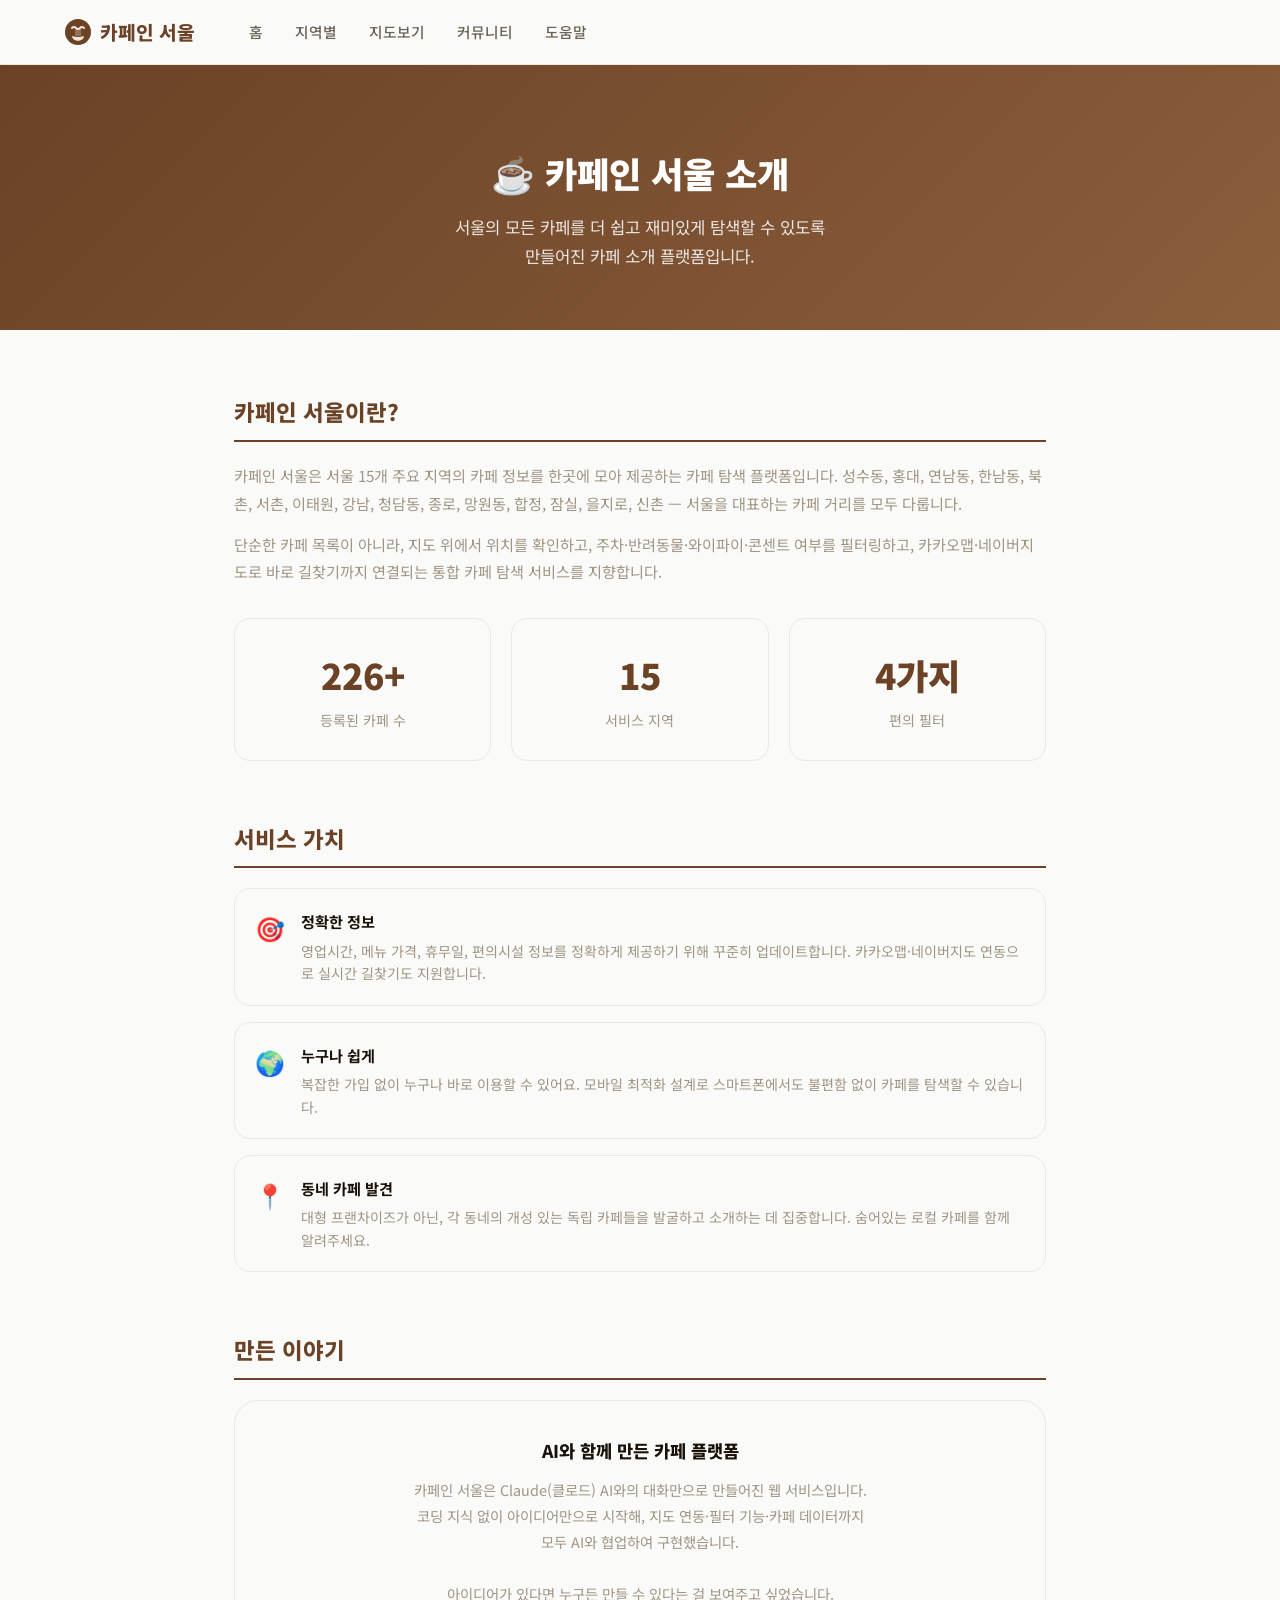
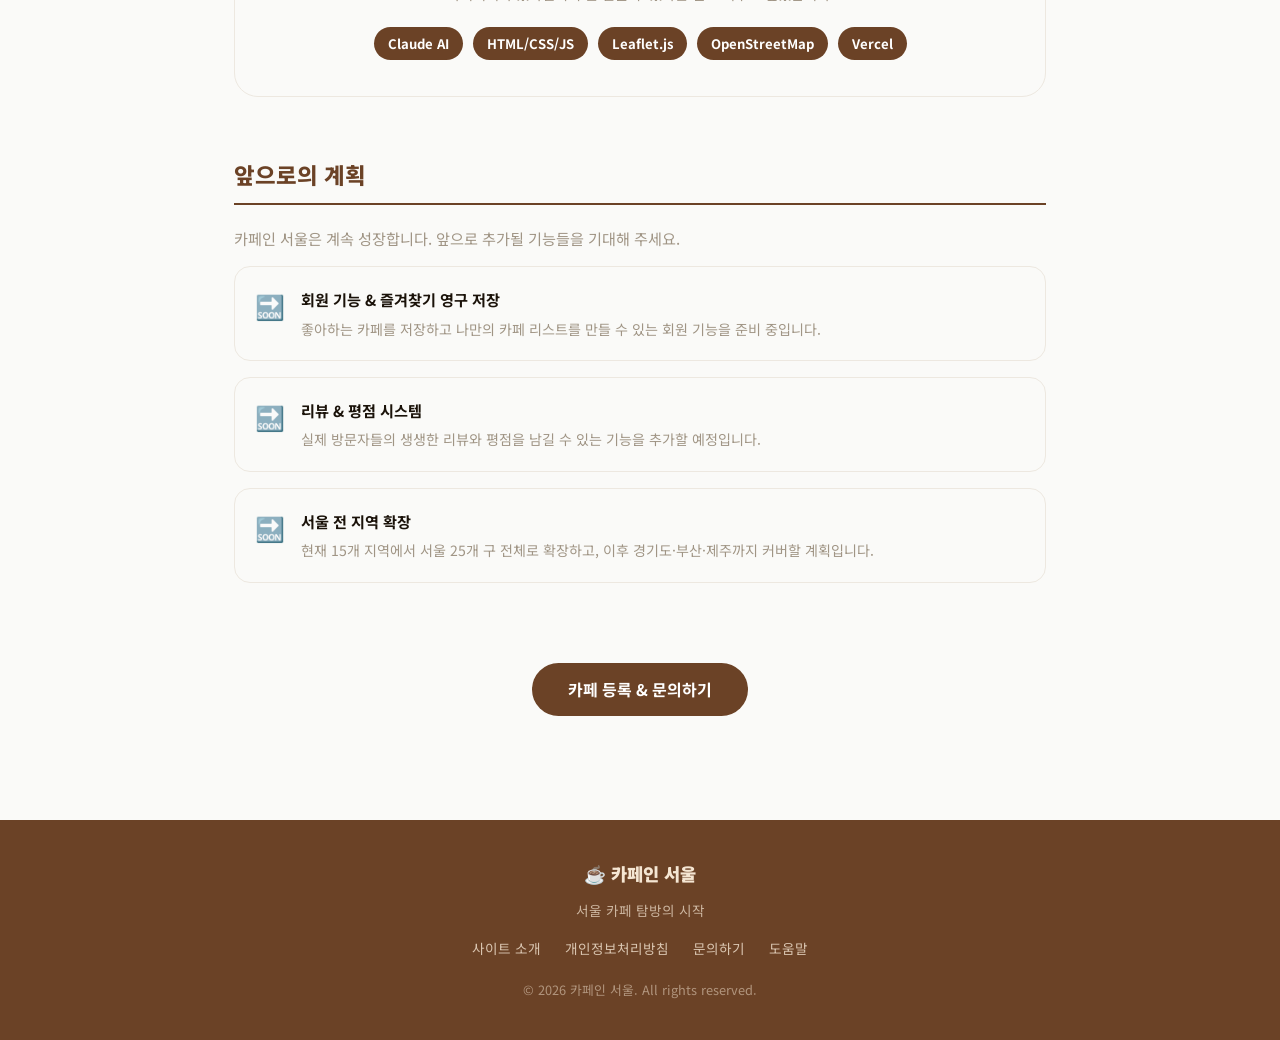
==== about.html @ 3f641723 "SEO 최적화, 도움말/소개/문의/개인정보처리방침 페이지 추가" ====
<!DOCTYPE html>
<html lang="ko">
<head>
  <meta charset="UTF-8" />
  <meta name="viewport" content="width=device-width, initial-scale=1.0" />
  <title>사이트 소개 — 카페인 서울</title>
  <meta name="description" content="카페인 서울은 서울 15개 지역 226개 카페 정보를 제공하는 카페 탐색 플랫폼입니다. AI와 함께 만든 서울 카페 가이드." />
  <meta name="robots" content="index, follow" />
  <link rel="canonical" href="https://cafe-in-seoul.vercel.app/about" />
  <link rel="stylesheet" href="styles.css" />
  <link rel="preconnect" href="https://fonts.googleapis.com" />
  <link href="https://fonts.googleapis.com/css2?family=Noto+Sans+KR:wght@400;500;700;900&display=swap" rel="stylesheet" />
  <style>
    .about-hero {
      background: linear-gradient(135deg, var(--primary) 0%, #8B5E3C 100%);
      color: #fff; text-align: center; padding: 80px 24px 60px;
    }
    .about-hero h1 { font-size: 2.2rem; font-weight: 900; margin-bottom: 12px; }
    .about-hero p { font-size: 1.05rem; opacity: .85; max-width: 540px; margin: 0 auto; line-height: 1.7; }
    .about-wrap { max-width: 860px; margin: 0 auto; padding: 64px 24px; }
    .about-section { margin-bottom: 60px; }
    .about-section h2 {
      font-size: 1.4rem; font-weight: 800; color: var(--primary);
      margin-bottom: 20px; padding-bottom: 10px; border-bottom: 2px solid var(--primary);
    }
    .about-section p { font-size: .95rem; color: var(--text-muted); line-height: 1.8; margin-bottom: 14px; }

    .stat-grid { display: grid; grid-template-columns: repeat(3,1fr); gap: 20px; margin: 32px 0; }
    @media(max-width:600px){ .stat-grid { grid-template-columns: 1fr; } }
    .stat-card {
      background: var(--surface); border: 1px solid var(--border);
      border-radius: var(--radius-md); padding: 28px 20px; text-align: center;
    }
    .stat-num { font-size: 2.2rem; font-weight: 900; color: var(--primary); }
    .stat-label { font-size: .88rem; color: var(--text-muted); margin-top: 6px; }

    .value-list { display: flex; flex-direction: column; gap: 16px; }
    .value-item {
      display: flex; gap: 16px; align-items: flex-start;
      background: var(--surface); border: 1px solid var(--border);
      border-radius: var(--radius-md); padding: 20px;
    }
    .value-icon { font-size: 1.5rem; flex-shrink: 0; }
    .value-item h3 { font-size: .95rem; font-weight: 700; margin-bottom: 6px; color: var(--text-main); }
    .value-item p { font-size: .88rem; color: var(--text-muted); line-height: 1.6; margin: 0; }

    .made-with {
      background: var(--surface); border: 1px solid var(--border);
      border-radius: var(--radius-lg); padding: 36px; text-align: center;
    }
    .made-with h3 { font-size: 1.1rem; font-weight: 800; margin-bottom: 12px; }
    .made-with p { font-size: .9rem; color: var(--text-muted); line-height: 1.8; margin: 0; }
    .badge-list { display: flex; gap: 10px; justify-content: center; flex-wrap: wrap; margin-top: 20px; }
    .badge {
      padding: 6px 14px; border-radius: 999px;
      background: var(--primary); color: #fff; font-size: .82rem; font-weight: 700;
    }
  </style>
</head>
<body>

<header class="gnb">
  <div class="gnb-inner">
    <a href="index.html" class="gnb-logo">
      <svg viewBox="0 0 28 28" fill="none" xmlns="http://www.w3.org/2000/svg">
        <circle cx="14" cy="14" r="13" fill="#6B4226"/>
        <path d="M8 10 Q10 8 12 10 Q14 12 16 10 Q18 8 20 10" stroke="#F5E6D3" stroke-width="2" fill="none" stroke-linecap="round"/>
        <path d="M8 18 Q14 20 20 18 Q20 22 14 23 Q8 22 8 18Z" fill="#F5E6D3"/>
        <rect x="11" y="10" width="6" height="8" rx="1" fill="#F5E6D3" opacity=".3"/>
      </svg>
      카페인 서울
    </a>
    <nav class="gnb-nav">
      <a href="index.html">홈</a>
      <a href="region.html">지역별</a>
      <a href="map.html">지도보기</a>
      <a href="community.html">커뮤니티</a>
      <a href="help.html">도움말</a>
    </nav>
  </div>
</header>

<div class="about-hero">
  <h1>☕ 카페인 서울 소개</h1>
  <p>서울의 모든 카페를 더 쉽고 재미있게 탐색할 수 있도록<br/>만들어진 카페 소개 플랫폼입니다.</p>
</div>

<div class="about-wrap">

  <section class="about-section">
    <h2>카페인 서울이란?</h2>
    <p>카페인 서울은 서울 15개 주요 지역의 카페 정보를 한곳에 모아 제공하는 카페 탐색 플랫폼입니다. 성수동, 홍대, 연남동, 한남동, 북촌, 서촌, 이태원, 강남, 청담동, 종로, 망원동, 합정, 잠실, 을지로, 신촌 — 서울을 대표하는 카페 거리를 모두 다룹니다.</p>
    <p>단순한 카페 목록이 아니라, 지도 위에서 위치를 확인하고, 주차·반려동물·와이파이·콘센트 여부를 필터링하고, 카카오맵·네이버지도로 바로 길찾기까지 연결되는 통합 카페 탐색 서비스를 지향합니다.</p>

    <div class="stat-grid">
      <div class="stat-card">
        <div class="stat-num">226+</div>
        <div class="stat-label">등록된 카페 수</div>
      </div>
      <div class="stat-card">
        <div class="stat-num">15</div>
        <div class="stat-label">서비스 지역</div>
      </div>
      <div class="stat-card">
        <div class="stat-num">4가지</div>
        <div class="stat-label">편의 필터</div>
      </div>
    </div>
  </section>

  <section class="about-section">
    <h2>서비스 가치</h2>
    <div class="value-list">
      <div class="value-item">
        <div class="value-icon">🎯</div>
        <div>
          <h3>정확한 정보</h3>
          <p>영업시간, 메뉴 가격, 휴무일, 편의시설 정보를 정확하게 제공하기 위해 꾸준히 업데이트합니다. 카카오맵·네이버지도 연동으로 실시간 길찾기도 지원합니다.</p>
        </div>
      </div>
      <div class="value-item">
        <div class="value-icon">🌍</div>
        <div>
          <h3>누구나 쉽게</h3>
          <p>복잡한 가입 없이 누구나 바로 이용할 수 있어요. 모바일 최적화 설계로 스마트폰에서도 불편함 없이 카페를 탐색할 수 있습니다.</p>
        </div>
      </div>
      <div class="value-item">
        <div class="value-icon">📍</div>
        <div>
          <h3>동네 카페 발견</h3>
          <p>대형 프랜차이즈가 아닌, 각 동네의 개성 있는 독립 카페들을 발굴하고 소개하는 데 집중합니다. 숨어있는 로컬 카페를 함께 알려주세요.</p>
        </div>
      </div>
    </div>
  </section>

  <section class="about-section">
    <h2>만든 이야기</h2>
    <div class="made-with">
      <h3>AI와 함께 만든 카페 플랫폼</h3>
      <p>카페인 서울은 Claude(클로드) AI와의 대화만으로 만들어진 웹 서비스입니다.<br/>코딩 지식 없이 아이디어만으로 시작해, 지도 연동·필터 기능·카페 데이터까지<br/>모두 AI와 협업하여 구현했습니다.<br/><br/>아이디어가 있다면 누구든 만들 수 있다는 걸 보여주고 싶었습니다.</p>
      <div class="badge-list">
        <span class="badge">Claude AI</span>
        <span class="badge">HTML/CSS/JS</span>
        <span class="badge">Leaflet.js</span>
        <span class="badge">OpenStreetMap</span>
        <span class="badge">Vercel</span>
      </div>
    </div>
  </section>

  <section class="about-section">
    <h2>앞으로의 계획</h2>
    <p>카페인 서울은 계속 성장합니다. 앞으로 추가될 기능들을 기대해 주세요.</p>
    <div class="value-list">
      <div class="value-item">
        <div class="value-icon">🔜</div>
        <div>
          <h3>회원 기능 & 즐겨찾기 영구 저장</h3>
          <p>좋아하는 카페를 저장하고 나만의 카페 리스트를 만들 수 있는 회원 기능을 준비 중입니다.</p>
        </div>
      </div>
      <div class="value-item">
        <div class="value-icon">🔜</div>
        <div>
          <h3>리뷰 & 평점 시스템</h3>
          <p>실제 방문자들의 생생한 리뷰와 평점을 남길 수 있는 기능을 추가할 예정입니다.</p>
        </div>
      </div>
      <div class="value-item">
        <div class="value-icon">🔜</div>
        <div>
          <h3>서울 전 지역 확장</h3>
          <p>현재 15개 지역에서 서울 25개 구 전체로 확장하고, 이후 경기도·부산·제주까지 커버할 계획입니다.</p>
        </div>
      </div>
    </div>
  </section>

  <div style="text-align:center; padding: 20px 0 40px;">
    <a href="contact.html" style="display:inline-block; background:var(--primary); color:#fff; padding:14px 36px; border-radius:999px; font-weight:700; text-decoration:none; font-size:1rem;">카페 등록 & 문의하기</a>
  </div>

</div>

<footer style="background:var(--primary); color:#F5E6D3; text-align:center; padding:40px 24px;">
  <div style="font-weight:900; font-size:1.1rem; margin-bottom:12px;">☕ 카페인 서울</div>
  <div style="font-size:.85rem; opacity:.7; margin-bottom:16px;">서울 카페 탐방의 시작</div>
  <div style="display:flex; justify-content:center; gap:24px; font-size:.85rem; flex-wrap:wrap;">
    <a href="about.html" style="color:#F5E6D3; text-decoration:none; opacity:.8;">사이트 소개</a>
    <a href="privacy.html" style="color:#F5E6D3; text-decoration:none; opacity:.8;">개인정보처리방침</a>
    <a href="contact.html" style="color:#F5E6D3; text-decoration:none; opacity:.8;">문의하기</a>
    <a href="help.html" style="color:#F5E6D3; text-decoration:none; opacity:.8;">도움말</a>
  </div>
  <div style="margin-top:20px; font-size:.8rem; opacity:.5;">© 2026 카페인 서울. All rights reserved.</div>
</footer>

</body>
</html>
---- styles.css ----
/* ─── Design Tokens ─────────────────────────────── */
:root {
  --primary:   #6B4226;
  --primary-light: #8B5E3C;
  --accent:    #E8A87C;
  --accent-soft: #F5D5B8;
  --bg:        #FAFAF8;
  --bg-card:   #FFFFFF;
  --bg-warm:   #FDF6EE;
  --text-main: #1A1209;
  --text-sub:  #6B6355;
  --text-muted:#A09585;
  --border:    #EDE8E0;
  --shadow-sm: 0 2px 8px rgba(107,66,38,.08);
  --shadow-md: 0 6px 24px rgba(107,66,38,.13);
  --shadow-lg: 0 16px 48px rgba(107,66,38,.16);
  --radius-sm: 10px;
  --radius-md: 16px;
  --radius-lg: 24px;
  --radius-xl: 32px;
}

/* ─── Reset & Base ──────────────────────────────── */
*, *::before, *::after { box-sizing: border-box; margin: 0; padding: 0; }
html { scroll-behavior: smooth; }
body {
  font-family: 'Pretendard', 'Noto Sans KR', 'Apple SD Gothic Neo', sans-serif;
  background: var(--bg);
  color: var(--text-main);
  line-height: 1.6;
  -webkit-font-smoothing: antialiased;
}
a { text-decoration: none; color: inherit; }
img { display: block; width: 100%; object-fit: cover; }
button { cursor: pointer; border: none; background: none; font: inherit; }
input, textarea { font: inherit; }

/* ─── GNB ────────────────────────────────────────── */
.gnb {
  position: sticky; top: 0; z-index: 100;
  background: rgba(250,250,248,.92);
  backdrop-filter: blur(14px);
  border-bottom: 1px solid var(--border);
}
.gnb-inner {
  max-width: 1200px; margin: 0 auto;
  display: flex; align-items: center; gap: 40px;
  padding: 0 24px; height: 64px;
}
.gnb-logo {
  display: flex; align-items: center; gap: 8px;
  font-weight: 800; font-size: 1.2rem; color: var(--primary);
  white-space: nowrap;
}
.gnb-logo svg { width: 28px; height: 28px; }
.gnb-nav {
  display: flex; align-items: center; gap: 4px; flex: 1;
}
.gnb-nav a {
  padding: 6px 14px; border-radius: 20px;
  font-size: .92rem; font-weight: 500; color: var(--text-sub);
  transition: all .2s;
}
.gnb-nav a:hover, .gnb-nav a.active {
  background: var(--bg-warm); color: var(--primary);
}
.gnb-actions { display: flex; align-items: center; gap: 10px; margin-left: auto; }
.btn-login {
  padding: 8px 20px; border-radius: 20px;
  background: var(--primary); color: #fff;
  font-size: .88rem; font-weight: 600;
  transition: background .2s;
}
.btn-login:hover { background: var(--primary-light); }
.btn-ghost {
  padding: 8px 16px; border-radius: 20px;
  border: 1.5px solid var(--border); color: var(--text-sub);
  font-size: .88rem; font-weight: 500;
  transition: all .2s;
}
.btn-ghost:hover { border-color: var(--primary); color: var(--primary); }

/* ─── Hero ───────────────────────────────────────── */
.hero {
  background: linear-gradient(135deg, #FDF6EE 0%, #F5E6D3 50%, #EDD5B8 100%);
  padding: 80px 24px 72px;
  text-align: center;
  position: relative;
  overflow: hidden;
}
.hero::before {
  content: '';
  position: absolute; inset: 0;
  background: url("data:image/svg+xml,%3Csvg width='60' height='60' viewBox='0 0 60 60' xmlns='http://www.w3.org/2000/svg'%3E%3Cg fill='none' fill-rule='evenodd'%3E%3Cg fill='%236B4226' fill-opacity='0.04'%3E%3Ccircle cx='30' cy='30' r='4'/%3E%3C/g%3E%3C/g%3E%3C/svg%3E");
  pointer-events: none;
}
.hero-eyebrow {
  display: inline-flex; align-items: center; gap: 6px;
  background: rgba(107,66,38,.1); color: var(--primary);
  padding: 6px 14px; border-radius: 20px;
  font-size: .82rem; font-weight: 600; letter-spacing: .04em;
  margin-bottom: 20px;
}
.hero h1 {
  font-size: clamp(2rem, 5vw, 3.2rem);
  font-weight: 900; line-height: 1.2;
  color: var(--text-main); margin-bottom: 16px;
}
.hero h1 span { color: var(--primary); }
.hero p {
  font-size: 1.05rem; color: var(--text-sub);
  max-width: 480px; margin: 0 auto 40px;
}
.search-box {
  display: flex; align-items: center;
  background: #fff; border-radius: var(--radius-xl);
  box-shadow: var(--shadow-lg);
  max-width: 580px; margin: 0 auto 28px;
  padding: 6px 6px 6px 20px;
  border: 2px solid transparent;
  transition: border-color .2s;
}
.search-box:focus-within { border-color: var(--accent); }
.search-box input {
  flex: 1; border: none; outline: none;
  font-size: 1rem; background: transparent;
  color: var(--text-main);
}
.search-box input::placeholder { color: var(--text-muted); }
.btn-search {
  background: var(--primary); color: #fff;
  padding: 12px 24px; border-radius: var(--radius-lg);
  font-size: .95rem; font-weight: 700;
  display: flex; align-items: center; gap: 6px;
  transition: background .2s;
}
.btn-search:hover { background: var(--primary-light); }
.hero-tags {
  display: flex; flex-wrap: wrap; justify-content: center;
  gap: 8px;
}
.hero-tag {
  background: rgba(255,255,255,.7); border: 1.5px solid var(--accent-soft);
  color: var(--primary-light); padding: 6px 14px; border-radius: 20px;
  font-size: .84rem; font-weight: 500; cursor: pointer;
  transition: all .2s;
}
.hero-tag:hover { background: var(--accent); color: #fff; border-color: var(--accent); }

/* ─── Section Commons ────────────────────────────── */
.section { padding: 64px 24px; max-width: 1200px; margin: 0 auto; }
.section-header {
  display: flex; align-items: flex-end; justify-content: space-between;
  margin-bottom: 32px;
}
.section-title {
  font-size: 1.6rem; font-weight: 800; color: var(--text-main);
}
.section-title span { color: var(--primary); }
.section-sub {
  font-size: .88rem; color: var(--text-muted); margin-top: 4px;
}
.view-all {
  font-size: .88rem; font-weight: 600; color: var(--primary);
  display: flex; align-items: center; gap: 4px;
  white-space: nowrap;
}
.view-all:hover { text-decoration: underline; }

/* ─── Card Grid ──────────────────────────────────── */
.card-grid {
  display: grid;
  grid-template-columns: repeat(auto-fill, minmax(260px, 1fr));
  gap: 20px;
}
.cafe-card {
  background: var(--bg-card); border-radius: var(--radius-md);
  overflow: hidden; box-shadow: var(--shadow-sm);
  transition: transform .25s, box-shadow .25s;
  cursor: pointer;
}
.cafe-card:hover { transform: translateY(-5px); box-shadow: var(--shadow-md); }
.card-img {
  height: 200px; position: relative; overflow: hidden;
}
.card-img img { height: 100%; transition: transform .4s; }
.cafe-card:hover .card-img img { transform: scale(1.05); }
.card-badge {
  position: absolute; top: 12px; left: 12px;
  background: var(--primary); color: #fff;
  padding: 4px 10px; border-radius: 20px;
  font-size: .75rem; font-weight: 700;
}
.card-badge.new { background: #E8503A; }
.card-badge.hot { background: #E07B3A; }
.card-save {
  position: absolute; top: 12px; right: 12px;
  background: rgba(255,255,255,.85); backdrop-filter: blur(4px);
  width: 34px; height: 34px; border-radius: 50%;
  display: flex; align-items: center; justify-content: center;
  font-size: 1rem; transition: all .2s;
}
.card-save:hover { background: #fff; transform: scale(1.1); }
.card-body { padding: 16px; }
.card-tags { display: flex; gap: 6px; flex-wrap: wrap; margin-bottom: 8px; }
.tag-pill {
  background: var(--bg-warm); color: var(--primary-light);
  padding: 3px 10px; border-radius: 20px;
  font-size: .76rem; font-weight: 600;
}
.card-name { font-size: 1.05rem; font-weight: 700; margin-bottom: 4px; }
.card-location {
  font-size: .85rem; color: var(--text-muted);
  display: flex; align-items: center; gap: 4px; margin-bottom: 10px;
}
.card-meta {
  display: flex; align-items: center; justify-content: space-between;
}
.card-rating {
  display: flex; align-items: center; gap: 4px;
  font-size: .88rem; font-weight: 700; color: var(--text-main);
}
.card-rating .stars { color: #F5A623; }
.card-review-count { font-size: .8rem; color: var(--text-muted); margin-left: 2px; }

/* ─── Theme Section ──────────────────────────────── */
.theme-section { background: var(--bg-warm); padding: 64px 0; }
.theme-section .section { padding-top: 0; padding-bottom: 0; }
.theme-grid {
  display: grid;
  grid-template-columns: repeat(auto-fill, minmax(180px, 1fr));
  gap: 16px;
}
.theme-card {
  background: #fff; border-radius: var(--radius-md);
  padding: 28px 20px; text-align: center;
  box-shadow: var(--shadow-sm); cursor: pointer;
  border: 2px solid transparent;
  transition: all .2s;
}
.theme-card:hover {
  border-color: var(--accent); transform: translateY(-3px);
  box-shadow: var(--shadow-md);
}
.theme-card.active { border-color: var(--primary); background: var(--bg-warm); }
.theme-icon { font-size: 2rem; margin-bottom: 10px; }
.theme-name { font-size: .95rem; font-weight: 700; color: var(--text-main); }
.theme-count { font-size: .8rem; color: var(--text-muted); margin-top: 4px; }

/* ─── District Map ───────────────────────────────── */
.district-section { padding: 64px 24px; max-width: 1200px; margin: 0 auto; }
.district-chips {
  display: flex; flex-wrap: wrap; gap: 10px; margin-top: 24px;
}
.district-chip {
  padding: 10px 20px; border-radius: var(--radius-sm);
  border: 1.5px solid var(--border); background: #fff;
  font-size: .9rem; font-weight: 600; color: var(--text-sub);
  cursor: pointer; transition: all .2s;
  display: flex; align-items: center; gap: 6px;
}
.district-chip:hover { border-color: var(--primary); color: var(--primary); background: var(--bg-warm); }
.district-chip.popular { border-color: var(--accent); background: var(--accent-soft); color: var(--primary); }
.district-chip .count { font-size: .78rem; font-weight: 500; opacity: .7; }

/* ─── Review Strip ───────────────────────────────── */
.review-strip {
  background: linear-gradient(135deg, var(--primary) 0%, #4A2C17 100%);
  padding: 64px 24px; color: #fff;
}
.review-strip .section-title { color: #fff; }
.review-strip .section-sub { color: rgba(255,255,255,.7); }
.review-cards {
  display: grid;
  grid-template-columns: repeat(auto-fill, minmax(300px, 1fr));
  gap: 20px; margin-top: 32px;
}
.review-card {
  background: rgba(255,255,255,.12); backdrop-filter: blur(8px);
  border: 1px solid rgba(255,255,255,.2);
  border-radius: var(--radius-md); padding: 24px;
}
.review-card-header {
  display: flex; align-items: center; gap: 12px; margin-bottom: 14px;
}
.reviewer-avatar {
  width: 40px; height: 40px; border-radius: 50%;
  background: var(--accent); display: flex; align-items: center;
  justify-content: center; font-weight: 700; font-size: 1rem; color: #fff;
  flex-shrink: 0;
}
.reviewer-name { font-weight: 700; font-size: .95rem; }
.reviewer-cafe { font-size: .82rem; opacity: .7; }
.review-stars { color: #F5A623; font-size: .9rem; }
.review-text { font-size: .9rem; line-height: 1.7; opacity: .9; }

/* ─── Footer ─────────────────────────────────────── */
footer {
  background: #1A1209; color: rgba(255,255,255,.6);
  padding: 48px 24px;
}
.footer-inner {
  max-width: 1200px; margin: 0 auto;
  display: grid; grid-template-columns: 2fr 1fr 1fr 1fr; gap: 40px;
}
.footer-brand { color: #fff; font-weight: 800; font-size: 1.1rem; margin-bottom: 12px; }
.footer-desc { font-size: .88rem; line-height: 1.7; }
.footer-col h4 { color: #fff; font-size: .9rem; font-weight: 700; margin-bottom: 14px; }
.footer-col a { display: block; font-size: .85rem; margin-bottom: 8px; transition: color .2s; }
.footer-col a:hover { color: var(--accent); }
.footer-bottom {
  max-width: 1200px; margin: 32px auto 0;
  border-top: 1px solid rgba(255,255,255,.1);
  padding-top: 24px; font-size: .82rem;
  display: flex; justify-content: space-between; align-items: center;
}

/* ─── Detail Page ─────────────────────────────────── */
.detail-hero {
  position: relative; height: 420px; background: #222; overflow: hidden;
}
.slider-wrapper { display: flex; height: 100%; transition: transform .5s ease; }
.slider-img { min-width: 100%; height: 100%; object-fit: cover; }
.slider-btn {
  position: absolute; top: 50%; transform: translateY(-50%);
  width: 44px; height: 44px; border-radius: 50%;
  background: rgba(255,255,255,.85); backdrop-filter: blur(4px);
  display: flex; align-items: center; justify-content: center;
  font-size: 1.1rem; z-index: 10; transition: all .2s;
}
.slider-btn:hover { background: #fff; transform: translateY(-50%) scale(1.08); }
.slider-prev { left: 16px; }
.slider-next { right: 16px; }
.slider-dots {
  position: absolute; bottom: 16px; left: 50%; transform: translateX(-50%);
  display: flex; gap: 6px;
}
.slider-dot {
  width: 8px; height: 8px; border-radius: 50%;
  background: rgba(255,255,255,.5); transition: all .2s;
}
.slider-dot.active { background: #fff; width: 24px; border-radius: 4px; }
.detail-layout {
  max-width: 1200px; margin: 0 auto; padding: 40px 24px;
  display: grid; grid-template-columns: 1fr 380px; gap: 40px;
}
.detail-left {}
.detail-name { font-size: 2rem; font-weight: 900; margin-bottom: 8px; }
.detail-rating-row {
  display: flex; align-items: center; gap: 12px; margin-bottom: 16px;
}
.detail-stars { color: #F5A623; font-size: 1.1rem; }
.detail-score { font-size: 1.3rem; font-weight: 800; }
.detail-reviews-count { color: var(--text-muted); font-size: .9rem; }
.detail-tags { display: flex; gap: 8px; flex-wrap: wrap; margin-bottom: 24px; }
.detail-tag {
  background: var(--bg-warm); border: 1.5px solid var(--accent-soft);
  color: var(--primary); padding: 6px 14px; border-radius: 20px;
  font-size: .85rem; font-weight: 600;
}
.detail-info-grid {
  display: grid; grid-template-columns: 1fr 1fr; gap: 12px; margin-bottom: 32px;
}
.info-item {
  display: flex; align-items: flex-start; gap: 10px;
  padding: 14px; background: var(--bg-warm);
  border-radius: var(--radius-sm);
}
.info-icon { font-size: 1.1rem; margin-top: 1px; flex-shrink: 0; }
.info-label { font-size: .78rem; color: var(--text-muted); }
.info-value { font-size: .9rem; font-weight: 600; }
.detail-right {}
.map-box {
  background: #E8E0D5;
  border-radius: var(--radius-md); height: 280px;
  display: flex; align-items: center; justify-content: center;
  flex-direction: column; gap: 10px;
  color: var(--text-muted); font-size: .95rem;
  border: 2px dashed var(--border);
  margin-bottom: 16px;
  position: relative; overflow: hidden;
}
.map-placeholder-icon { font-size: 2.4rem; }
.map-open-btn {
  background: var(--primary); color: #fff;
  padding: 10px 20px; border-radius: var(--radius-sm);
  font-size: .88rem; font-weight: 700; margin-top: 6px;
}
.action-btns {
  display: grid; grid-template-columns: 1fr 1fr; gap: 10px;
}
.action-btn {
  padding: 12px; border-radius: var(--radius-sm);
  font-size: .9rem; font-weight: 700; text-align: center;
  display: flex; align-items: center; justify-content: center; gap: 6px;
  transition: all .2s;
}
.action-btn.primary { background: var(--primary); color: #fff; }
.action-btn.primary:hover { background: var(--primary-light); }
.action-btn.outline { border: 2px solid var(--border); color: var(--text-sub); }
.action-btn.outline:hover { border-color: var(--primary); color: var(--primary); }

/* ─── Reviews Section ─────────────────────────────── */
.reviews-section { max-width: 1200px; margin: 0 auto; padding: 0 24px 64px; }
.reviews-summary {
  display: flex; gap: 40px; align-items: center;
  background: var(--bg-warm); border-radius: var(--radius-md);
  padding: 32px; margin-bottom: 32px;
}
.big-score { font-size: 4rem; font-weight: 900; color: var(--primary); line-height: 1; }
.score-stars { font-size: 1.4rem; color: #F5A623; margin: 4px 0; }
.score-count { font-size: .88rem; color: var(--text-muted); }
.score-bars { flex: 1; }
.score-bar-row {
  display: flex; align-items: center; gap: 10px; margin-bottom: 8px;
}
.score-bar-label { font-size: .82rem; color: var(--text-sub); width: 30px; text-align: right; }
.score-bar-track {
  flex: 1; height: 8px; background: var(--border); border-radius: 4px; overflow: hidden;
}
.score-bar-fill { height: 100%; background: var(--accent); border-radius: 4px; }
.score-bar-num { font-size: .8rem; color: var(--text-muted); width: 30px; }
.review-list { display: flex; flex-direction: column; gap: 20px; margin-bottom: 40px; }
.review-item {
  background: #fff; border: 1.5px solid var(--border);
  border-radius: var(--radius-md); padding: 24px;
}
.review-item-header {
  display: flex; align-items: flex-start; justify-content: space-between; margin-bottom: 12px;
}
.reviewer-info { display: flex; align-items: center; gap: 12px; }
.avatar {
  width: 42px; height: 42px; border-radius: 50%;
  display: flex; align-items: center; justify-content: center;
  font-weight: 700; font-size: .95rem; color: #fff; flex-shrink: 0;
}
.review-meta-name { font-weight: 700; font-size: .95rem; }
.review-meta-date { font-size: .8rem; color: var(--text-muted); }
.review-item-stars { color: #F5A623; }
.review-item-text { font-size: .92rem; line-height: 1.75; color: var(--text-sub); margin-bottom: 12px; }
.review-item-imgs { display: flex; gap: 8px; }
.review-img {
  width: 80px; height: 80px; border-radius: var(--radius-sm);
  object-fit: cover;
}
.write-review {
  background: var(--bg-warm); border-radius: var(--radius-md); padding: 28px;
}
.write-review h3 { font-size: 1.1rem; font-weight: 800; margin-bottom: 20px; }
.star-picker { display: flex; gap: 8px; margin-bottom: 16px; }
.star-pick { font-size: 1.6rem; cursor: pointer; transition: transform .15s; color: var(--border); }
.star-pick.active { color: #F5A623; }
.star-pick:hover { transform: scale(1.2); }
.review-textarea {
  width: 100%; height: 100px; padding: 14px;
  border: 1.5px solid var(--border); border-radius: var(--radius-sm);
  resize: none; outline: none; margin-bottom: 12px;
  transition: border-color .2s;
}
.review-textarea:focus { border-color: var(--primary); }
.review-submit {
  background: var(--primary); color: #fff;
  padding: 12px 28px; border-radius: var(--radius-sm);
  font-size: .95rem; font-weight: 700; transition: background .2s;
}
.review-submit:hover { background: var(--primary-light); }

/* ─── Responsive ─────────────────────────────────── */
@media (max-width: 768px) {
  .gnb-nav { display: none; }
  .detail-layout { grid-template-columns: 1fr; }
  .footer-inner { grid-template-columns: 1fr 1fr; }
  .reviews-summary { flex-direction: column; }
  .detail-info-grid { grid-template-columns: 1fr; }
}
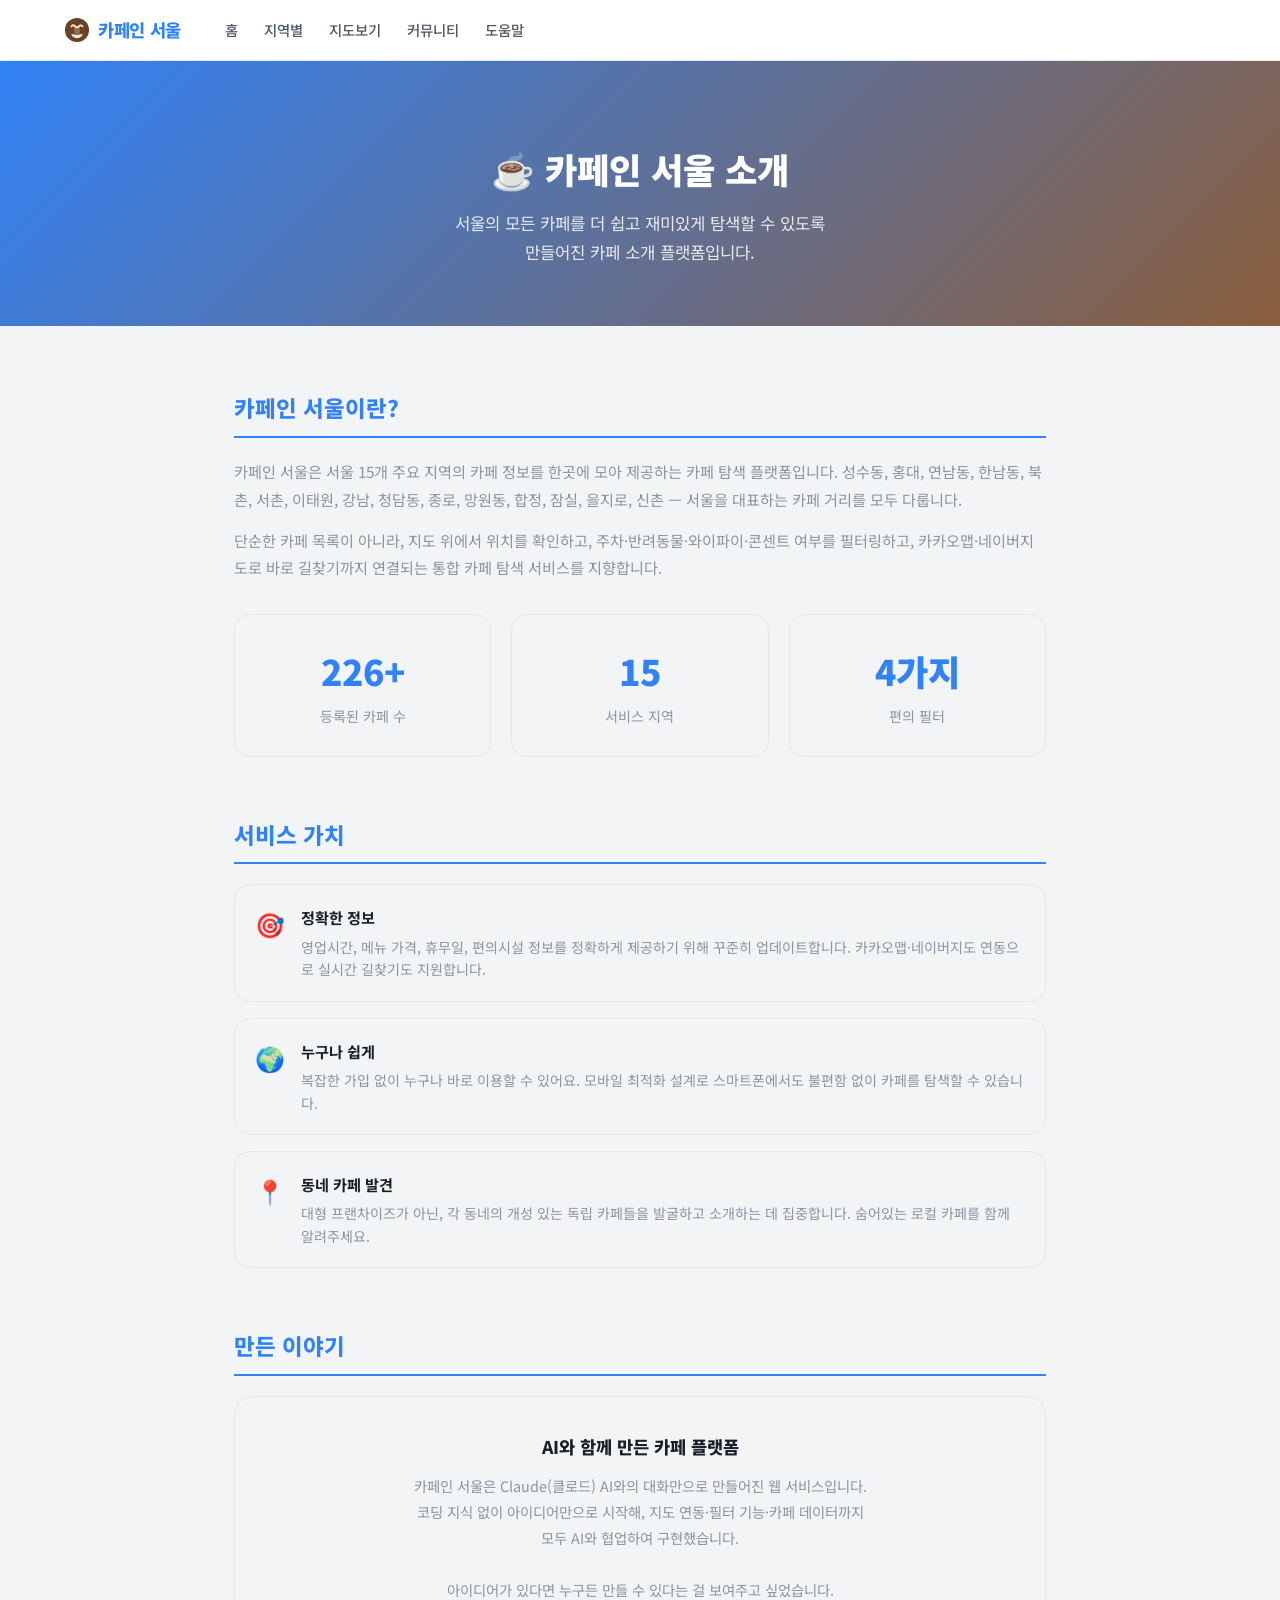
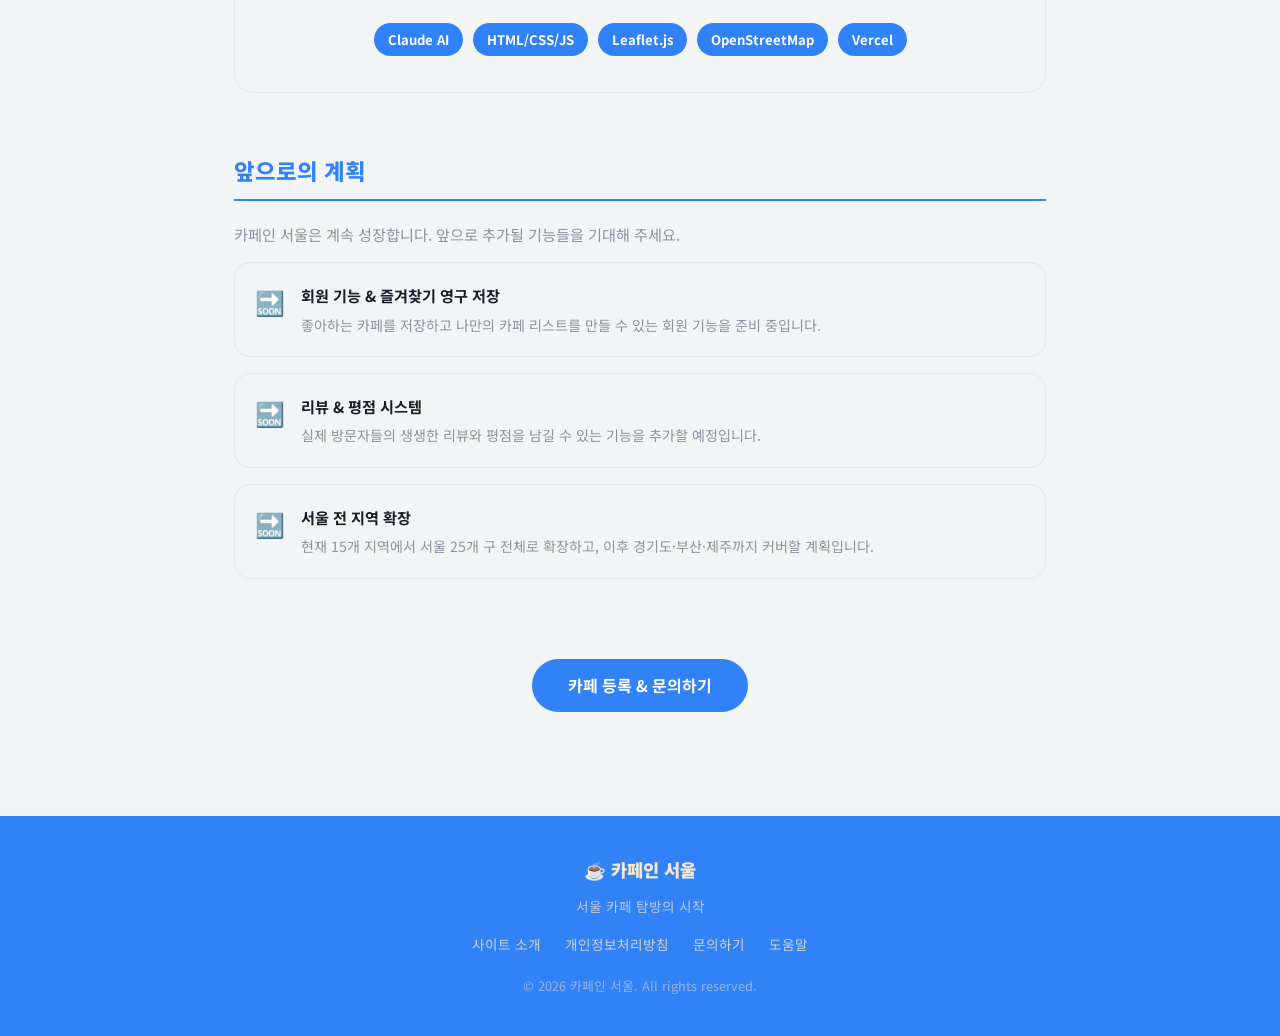
==== commit 0689ea4b: "구글 애드센스 소유권 확인 코드 삽입 (ca-pub-6626122704399002)" ====
--- a/about.html
+++ b/about.html
@@ -1,6 +1,7 @@
 <!DOCTYPE html>
 <html lang="ko">
 <head>
+  <script async src="https://pagead2.googlesyndication.com/pagead/js/adsbygoogle.js?client=ca-pub-6626122704399002" crossorigin="anonymous"></script>
   <meta charset="UTF-8" />
   <meta name="viewport" content="width=device-width, initial-scale=1.0" />
   <title>사이트 소개 — 카페인 서울</title>
--- a/styles.css
+++ b/styles.css
@@ -1,23 +1,35 @@
-/* ─── Design Tokens ─────────────────────────────── */
+/* ─── Design Tokens (Toss DEUS) ──────────────────── */
 :root {
-  --primary:   #6B4226;
-  --primary-light: #8B5E3C;
-  --accent:    #E8A87C;
-  --accent-soft: #F5D5B8;
-  --bg:        #FAFAF8;
-  --bg-card:   #FFFFFF;
-  --bg-warm:   #FDF6EE;
-  --text-main: #1A1209;
-  --text-sub:  #6B6355;
-  --text-muted:#A09585;
-  --border:    #EDE8E0;
-  --shadow-sm: 0 2px 8px rgba(107,66,38,.08);
-  --shadow-md: 0 6px 24px rgba(107,66,38,.13);
-  --shadow-lg: 0 16px 48px rgba(107,66,38,.16);
-  --radius-sm: 10px;
-  --radius-md: 16px;
-  --radius-lg: 24px;
-  --radius-xl: 32px;
+  --primary:        #3182F6;
+  --primary-dark:   #1B64DA;
+  --primary-light:  #EBF3FF;
+  --accent:         #00C471;
+  --danger:         #F04452;
+  --warning:        #FF9F0A;
+
+  --bg:             #F2F4F6;
+  --bg-card:        #FFFFFF;
+  --bg-elevated:    #FFFFFF;
+
+  --text-main:      #191F28;
+  --text-sub:       #4E5968;
+  --text-muted:     #8B95A1;
+  --text-disabled:  #B0B8C1;
+
+  --border:         #E5E8EB;
+  --border-focus:   #3182F6;
+
+  --shadow-xs:  0 1px 4px rgba(0,0,0,.06);
+  --shadow-sm:  0 2px 10px rgba(0,0,0,.08);
+  --shadow-md:  0 8px 24px rgba(0,0,0,.10);
+  --shadow-lg:  0 16px 40px rgba(0,0,0,.12);
+
+  --radius-xs:  6px;
+  --radius-sm:  10px;
+  --radius-md:  16px;
+  --radius-lg:  20px;
+  --radius-xl:  28px;
+  --radius-full:9999px;
 }
 
 /* ─── Reset & Base ──────────────────────────────── */
@@ -30,7 +42,7 @@
   line-height: 1.6;
   -webkit-font-smoothing: antialiased;
 }
-a { text-decoration: none; color: inherit; }
+a  { text-decoration: none; color: inherit; }
 img { display: block; width: 100%; object-fit: cover; }
 button { cursor: pointer; border: none; background: none; font: inherit; }
 input, textarea { font: inherit; }
@@ -38,132 +50,145 @@
 /* ─── GNB ────────────────────────────────────────── */
 .gnb {
   position: sticky; top: 0; z-index: 100;
-  background: rgba(250,250,248,.92);
-  backdrop-filter: blur(14px);
+  background: rgba(255,255,255,.95);
+  backdrop-filter: blur(16px);
   border-bottom: 1px solid var(--border);
 }
 .gnb-inner {
   max-width: 1200px; margin: 0 auto;
-  display: flex; align-items: center; gap: 40px;
-  padding: 0 24px; height: 64px;
+  display: flex; align-items: center; gap: 32px;
+  padding: 0 24px; height: 60px;
 }
 .gnb-logo {
   display: flex; align-items: center; gap: 8px;
-  font-weight: 800; font-size: 1.2rem; color: var(--primary);
-  white-space: nowrap;
-}
-.gnb-logo svg { width: 28px; height: 28px; }
+  font-weight: 800; font-size: 1.1rem; color: var(--primary);
+  white-space: nowrap; letter-spacing: -.02em;
+}
+.gnb-logo svg { width: 26px; height: 26px; }
 .gnb-nav {
-  display: flex; align-items: center; gap: 4px; flex: 1;
+  display: flex; align-items: center; gap: 2px; flex: 1;
 }
 .gnb-nav a {
-  padding: 6px 14px; border-radius: 20px;
-  font-size: .92rem; font-weight: 500; color: var(--text-sub);
-  transition: all .2s;
-}
-.gnb-nav a:hover, .gnb-nav a.active {
-  background: var(--bg-warm); color: var(--primary);
-}
-.gnb-actions { display: flex; align-items: center; gap: 10px; margin-left: auto; }
+  padding: 6px 12px; border-radius: var(--radius-full);
+  font-size: .9rem; font-weight: 500; color: var(--text-sub);
+  transition: all .15s;
+}
+.gnb-nav a:hover  { background: var(--bg); color: var(--text-main); }
+.gnb-nav a.active { background: var(--primary-light); color: var(--primary); font-weight: 700; }
+.gnb-actions { display: flex; align-items: center; gap: 8px; margin-left: auto; }
 .btn-login {
-  padding: 8px 20px; border-radius: 20px;
+  padding: 8px 18px; border-radius: var(--radius-full);
   background: var(--primary); color: #fff;
-  font-size: .88rem; font-weight: 600;
-  transition: background .2s;
-}
-.btn-login:hover { background: var(--primary-light); }
+  font-size: .875rem; font-weight: 700; letter-spacing: -.01em;
+  transition: background .15s;
+}
+.btn-login:hover { background: var(--primary-dark); }
 .btn-ghost {
-  padding: 8px 16px; border-radius: 20px;
+  padding: 7px 16px; border-radius: var(--radius-full);
   border: 1.5px solid var(--border); color: var(--text-sub);
-  font-size: .88rem; font-weight: 500;
-  transition: all .2s;
+  font-size: .875rem; font-weight: 500;
+  transition: all .15s;
 }
 .btn-ghost:hover { border-color: var(--primary); color: var(--primary); }
+
+/* ─── Banner ─────────────────────────────────────── */
+.banner {
+  background: var(--primary); color: #fff;
+  text-align: center; padding: 10px 24px;
+  font-size: .82rem; font-weight: 500; letter-spacing: -.01em;
+}
+.banner a { color: #A8CFFF; font-weight: 700; }
 
 /* ─── Hero ───────────────────────────────────────── */
 .hero {
-  background: linear-gradient(135deg, #FDF6EE 0%, #F5E6D3 50%, #EDD5B8 100%);
-  padding: 80px 24px 72px;
+  background: #FFFFFF;
+  padding: 72px 24px 64px;
   text-align: center;
-  position: relative;
-  overflow: hidden;
+  position: relative; overflow: hidden;
+  border-bottom: 1px solid var(--border);
 }
 .hero::before {
   content: '';
   position: absolute; inset: 0;
-  background: url("data:image/svg+xml,%3Csvg width='60' height='60' viewBox='0 0 60 60' xmlns='http://www.w3.org/2000/svg'%3E%3Cg fill='none' fill-rule='evenodd'%3E%3Cg fill='%236B4226' fill-opacity='0.04'%3E%3Ccircle cx='30' cy='30' r='4'/%3E%3C/g%3E%3C/g%3E%3C/svg%3E");
+  background: radial-gradient(ellipse 70% 60% at 50% -10%, rgba(49,130,246,.08) 0%, transparent 70%);
   pointer-events: none;
 }
 .hero-eyebrow {
   display: inline-flex; align-items: center; gap: 6px;
-  background: rgba(107,66,38,.1); color: var(--primary);
-  padding: 6px 14px; border-radius: 20px;
-  font-size: .82rem; font-weight: 600; letter-spacing: .04em;
+  background: var(--primary-light); color: var(--primary);
+  padding: 5px 14px; border-radius: var(--radius-full);
+  font-size: .8rem; font-weight: 700; letter-spacing: .02em;
   margin-bottom: 20px;
 }
 .hero h1 {
-  font-size: clamp(2rem, 5vw, 3.2rem);
-  font-weight: 900; line-height: 1.2;
-  color: var(--text-main); margin-bottom: 16px;
+  font-size: clamp(1.9rem, 4.5vw, 3rem);
+  font-weight: 900; line-height: 1.2; letter-spacing: -.03em;
+  color: var(--text-main); margin-bottom: 14px;
 }
 .hero h1 span { color: var(--primary); }
 .hero p {
-  font-size: 1.05rem; color: var(--text-sub);
-  max-width: 480px; margin: 0 auto 40px;
+  font-size: 1rem; color: var(--text-sub);
+  max-width: 440px; margin: 0 auto 36px;
+  line-height: 1.7;
 }
 .search-box {
   display: flex; align-items: center;
-  background: #fff; border-radius: var(--radius-xl);
-  box-shadow: var(--shadow-lg);
-  max-width: 580px; margin: 0 auto 28px;
-  padding: 6px 6px 6px 20px;
-  border: 2px solid transparent;
-  transition: border-color .2s;
-}
-.search-box:focus-within { border-color: var(--accent); }
+  background: var(--bg); border-radius: var(--radius-xl);
+  box-shadow: var(--shadow-sm);
+  max-width: 560px; margin: 0 auto 24px;
+  padding: 6px 6px 6px 18px;
+  border: 1.5px solid var(--border);
+  transition: border-color .15s, box-shadow .15s;
+}
+.search-box:focus-within {
+  border-color: var(--primary);
+  box-shadow: 0 0 0 3px rgba(49,130,246,.12);
+}
 .search-box input {
   flex: 1; border: none; outline: none;
-  font-size: 1rem; background: transparent;
+  font-size: .95rem; background: transparent;
   color: var(--text-main);
 }
 .search-box input::placeholder { color: var(--text-muted); }
 .btn-search {
   background: var(--primary); color: #fff;
-  padding: 12px 24px; border-radius: var(--radius-lg);
-  font-size: .95rem; font-weight: 700;
+  padding: 10px 22px; border-radius: var(--radius-lg);
+  font-size: .9rem; font-weight: 700; letter-spacing: -.01em;
   display: flex; align-items: center; gap: 6px;
-  transition: background .2s;
-}
-.btn-search:hover { background: var(--primary-light); }
+  transition: background .15s;
+}
+.btn-search:hover { background: var(--primary-dark); }
 .hero-tags {
-  display: flex; flex-wrap: wrap; justify-content: center;
-  gap: 8px;
+  display: flex; flex-wrap: wrap; justify-content: center; gap: 8px;
 }
 .hero-tag {
-  background: rgba(255,255,255,.7); border: 1.5px solid var(--accent-soft);
-  color: var(--primary-light); padding: 6px 14px; border-radius: 20px;
-  font-size: .84rem; font-weight: 500; cursor: pointer;
-  transition: all .2s;
-}
-.hero-tag:hover { background: var(--accent); color: #fff; border-color: var(--accent); }
+  background: var(--bg); border: 1.5px solid var(--border);
+  color: var(--text-sub); padding: 6px 14px; border-radius: var(--radius-full);
+  font-size: .82rem; font-weight: 600; cursor: pointer;
+  transition: all .15s;
+}
+.hero-tag:hover {
+  background: var(--primary-light);
+  border-color: var(--primary); color: var(--primary);
+}
 
 /* ─── Section Commons ────────────────────────────── */
-.section { padding: 64px 24px; max-width: 1200px; margin: 0 auto; }
+.section { padding: 56px 24px; max-width: 1200px; margin: 0 auto; }
 .section-header {
   display: flex; align-items: flex-end; justify-content: space-between;
-  margin-bottom: 32px;
+  margin-bottom: 28px;
 }
 .section-title {
-  font-size: 1.6rem; font-weight: 800; color: var(--text-main);
+  font-size: 1.5rem; font-weight: 800;
+  color: var(--text-main); letter-spacing: -.03em;
 }
 .section-title span { color: var(--primary); }
 .section-sub {
-  font-size: .88rem; color: var(--text-muted); margin-top: 4px;
+  font-size: .85rem; color: var(--text-muted); margin-top: 4px;
 }
 .view-all {
-  font-size: .88rem; font-weight: 600; color: var(--primary);
-  display: flex; align-items: center; gap: 4px;
-  white-space: nowrap;
+  font-size: .85rem; font-weight: 700; color: var(--primary);
+  display: flex; align-items: center; gap: 4px; white-space: nowrap;
 }
 .view-all:hover { text-decoration: underline; }
 
@@ -171,299 +196,407 @@
 .card-grid {
   display: grid;
   grid-template-columns: repeat(auto-fill, minmax(260px, 1fr));
-  gap: 20px;
+  gap: 16px;
 }
 .cafe-card {
   background: var(--bg-card); border-radius: var(--radius-md);
-  overflow: hidden; box-shadow: var(--shadow-sm);
-  transition: transform .25s, box-shadow .25s;
+  overflow: hidden; box-shadow: var(--shadow-xs);
+  border: 1px solid var(--border);
+  transition: transform .2s, box-shadow .2s;
   cursor: pointer;
 }
-.cafe-card:hover { transform: translateY(-5px); box-shadow: var(--shadow-md); }
-.card-img {
-  height: 200px; position: relative; overflow: hidden;
-}
-.card-img img { height: 100%; transition: transform .4s; }
-.cafe-card:hover .card-img img { transform: scale(1.05); }
+.cafe-card:hover { transform: translateY(-4px); box-shadow: var(--shadow-md); }
+.card-img { height: 196px; position: relative; overflow: hidden; }
+.card-img img { height: 100%; transition: transform .35s; }
+.cafe-card:hover .card-img img { transform: scale(1.04); }
 .card-badge {
-  position: absolute; top: 12px; left: 12px;
+  position: absolute; top: 10px; left: 10px;
   background: var(--primary); color: #fff;
-  padding: 4px 10px; border-radius: 20px;
-  font-size: .75rem; font-weight: 700;
-}
-.card-badge.new { background: #E8503A; }
-.card-badge.hot { background: #E07B3A; }
+  padding: 3px 9px; border-radius: var(--radius-full);
+  font-size: .72rem; font-weight: 800; letter-spacing: .02em;
+}
+.card-badge.new { background: var(--accent); }
+.card-badge.hot { background: var(--danger); }
 .card-save {
-  position: absolute; top: 12px; right: 12px;
-  background: rgba(255,255,255,.85); backdrop-filter: blur(4px);
-  width: 34px; height: 34px; border-radius: 50%;
+  position: absolute; top: 10px; right: 10px;
+  background: rgba(255,255,255,.9); backdrop-filter: blur(4px);
+  width: 32px; height: 32px; border-radius: 50%;
   display: flex; align-items: center; justify-content: center;
-  font-size: 1rem; transition: all .2s;
+  font-size: .95rem; transition: all .15s; border: 1px solid rgba(255,255,255,.5);
 }
 .card-save:hover { background: #fff; transform: scale(1.1); }
-.card-body { padding: 16px; }
-.card-tags { display: flex; gap: 6px; flex-wrap: wrap; margin-bottom: 8px; }
+
+/* 카드 이미지 위 지도 버튼 */
+.card-map-btns {
+  position: absolute; bottom: 8px; left: 8px;
+  display: flex; gap: 5px;
+  opacity: 0; transform: translateY(5px);
+  transition: opacity .2s, transform .2s;
+  pointer-events: none;
+}
+.cafe-card:hover .card-map-btns {
+  opacity: 1; transform: translateY(0); pointer-events: auto;
+}
+.card-map-btn {
+  padding: 4px 10px; border-radius: var(--radius-full); border: none;
+  font-size: .72rem; font-weight: 700; cursor: pointer;
+  display: flex; align-items: center; gap: 3px;
+  box-shadow: 0 2px 6px rgba(0,0,0,.2);
+  transition: opacity .15s; white-space: nowrap;
+}
+.card-map-btn:hover { opacity: .88; }
+.card-map-btn.kakao { background: #FAE100; color: #3A1D1D; }
+.card-map-btn.naver { background: #03C75A; color: #fff; }
+
+.card-body { padding: 14px 16px 16px; }
+.card-tags { display: flex; gap: 5px; flex-wrap: wrap; margin-bottom: 8px; }
 .tag-pill {
-  background: var(--bg-warm); color: var(--primary-light);
-  padding: 3px 10px; border-radius: 20px;
-  font-size: .76rem; font-weight: 600;
-}
-.card-name { font-size: 1.05rem; font-weight: 700; margin-bottom: 4px; }
+  background: var(--primary-light); color: var(--primary);
+  padding: 3px 9px; border-radius: var(--radius-full);
+  font-size: .73rem; font-weight: 700;
+}
+.card-name { font-size: 1rem; font-weight: 800; margin-bottom: 3px; letter-spacing: -.02em; }
 .card-location {
-  font-size: .85rem; color: var(--text-muted);
-  display: flex; align-items: center; gap: 4px; margin-bottom: 10px;
-}
-.card-meta {
-  display: flex; align-items: center; justify-content: space-between;
-}
+  font-size: .82rem; color: var(--text-muted);
+  display: flex; align-items: center; gap: 3px; margin-bottom: 10px;
+}
+.card-meta { display: flex; align-items: center; justify-content: space-between; }
 .card-rating {
   display: flex; align-items: center; gap: 4px;
-  font-size: .88rem; font-weight: 700; color: var(--text-main);
-}
-.card-rating .stars { color: #F5A623; }
-.card-review-count { font-size: .8rem; color: var(--text-muted); margin-left: 2px; }
+  font-size: .85rem; font-weight: 700; color: var(--text-main);
+}
+.card-rating .stars { color: var(--warning); }
+.card-review-count { font-size: .78rem; color: var(--text-muted); margin-left: 2px; }
 
 /* ─── Theme Section ──────────────────────────────── */
-.theme-section { background: var(--bg-warm); padding: 64px 0; }
+.theme-section { background: var(--bg); padding: 56px 0; }
 .theme-section .section { padding-top: 0; padding-bottom: 0; }
 .theme-grid {
   display: grid;
-  grid-template-columns: repeat(auto-fill, minmax(180px, 1fr));
-  gap: 16px;
+  grid-template-columns: repeat(auto-fill, minmax(160px, 1fr));
+  gap: 12px;
 }
 .theme-card {
-  background: #fff; border-radius: var(--radius-md);
-  padding: 28px 20px; text-align: center;
-  box-shadow: var(--shadow-sm); cursor: pointer;
-  border: 2px solid transparent;
-  transition: all .2s;
+  background: var(--bg-card); border-radius: var(--radius-md);
+  padding: 24px 16px; text-align: center;
+  border: 1.5px solid var(--border); cursor: pointer;
+  transition: all .15s;
 }
 .theme-card:hover {
-  border-color: var(--accent); transform: translateY(-3px);
-  box-shadow: var(--shadow-md);
-}
-.theme-card.active { border-color: var(--primary); background: var(--bg-warm); }
-.theme-icon { font-size: 2rem; margin-bottom: 10px; }
-.theme-name { font-size: .95rem; font-weight: 700; color: var(--text-main); }
-.theme-count { font-size: .8rem; color: var(--text-muted); margin-top: 4px; }
-
-/* ─── District Map ───────────────────────────────── */
-.district-section { padding: 64px 24px; max-width: 1200px; margin: 0 auto; }
+  border-color: var(--primary); background: var(--primary-light);
+  transform: translateY(-2px); box-shadow: var(--shadow-sm);
+}
+.theme-card.active {
+  border-color: var(--primary); background: var(--primary-light);
+  box-shadow: 0 0 0 3px rgba(49,130,246,.15);
+}
+.theme-icon { font-size: 1.8rem; margin-bottom: 10px; }
+.theme-name { font-size: .9rem; font-weight: 700; color: var(--text-main); letter-spacing: -.01em; }
+.theme-count { font-size: .78rem; color: var(--text-muted); margin-top: 3px; }
+
+/* ─── District Section ───────────────────────────── */
+.district-section { padding: 56px 24px; max-width: 1200px; margin: 0 auto; }
 .district-chips {
-  display: flex; flex-wrap: wrap; gap: 10px; margin-top: 24px;
+  display: flex; flex-wrap: wrap; gap: 8px; margin-top: 20px;
 }
 .district-chip {
-  padding: 10px 20px; border-radius: var(--radius-sm);
-  border: 1.5px solid var(--border); background: #fff;
-  font-size: .9rem; font-weight: 600; color: var(--text-sub);
-  cursor: pointer; transition: all .2s;
-  display: flex; align-items: center; gap: 6px;
-}
-.district-chip:hover { border-color: var(--primary); color: var(--primary); background: var(--bg-warm); }
-.district-chip.popular { border-color: var(--accent); background: var(--accent-soft); color: var(--primary); }
-.district-chip .count { font-size: .78rem; font-weight: 500; opacity: .7; }
+  padding: 8px 18px; border-radius: var(--radius-full);
+  border: 1.5px solid var(--border); background: var(--bg-card);
+  font-size: .875rem; font-weight: 600; color: var(--text-sub);
+  cursor: pointer; transition: all .15s;
+  display: flex; align-items: center; gap: 5px;
+}
+.district-chip:hover { border-color: var(--primary); color: var(--primary); background: var(--primary-light); }
+.district-chip.popular { border-color: var(--primary); background: var(--primary-light); color: var(--primary); }
+.district-chip .count { font-size: .76rem; font-weight: 500; opacity: .65; }
 
 /* ─── Review Strip ───────────────────────────────── */
 .review-strip {
-  background: linear-gradient(135deg, var(--primary) 0%, #4A2C17 100%);
+  background: var(--text-main);
   padding: 64px 24px; color: #fff;
 }
 .review-strip .section-title { color: #fff; }
-.review-strip .section-sub { color: rgba(255,255,255,.7); }
+.review-strip .section-sub { color: rgba(255,255,255,.55); }
 .review-cards {
   display: grid;
   grid-template-columns: repeat(auto-fill, minmax(300px, 1fr));
-  gap: 20px; margin-top: 32px;
+  gap: 16px; margin-top: 28px;
 }
 .review-card {
-  background: rgba(255,255,255,.12); backdrop-filter: blur(8px);
-  border: 1px solid rgba(255,255,255,.2);
-  border-radius: var(--radius-md); padding: 24px;
-}
+  background: rgba(255,255,255,.07);
+  border: 1px solid rgba(255,255,255,.12);
+  border-radius: var(--radius-md); padding: 22px;
+  transition: background .15s;
+}
+.review-card:hover { background: rgba(255,255,255,.11); }
 .review-card-header {
   display: flex; align-items: center; gap: 12px; margin-bottom: 14px;
 }
 .reviewer-avatar {
-  width: 40px; height: 40px; border-radius: 50%;
-  background: var(--accent); display: flex; align-items: center;
-  justify-content: center; font-weight: 700; font-size: 1rem; color: #fff;
+  width: 38px; height: 38px; border-radius: 50%;
+  background: var(--primary); display: flex; align-items: center;
+  justify-content: center; font-weight: 800; font-size: .9rem; color: #fff;
   flex-shrink: 0;
 }
-.reviewer-name { font-weight: 700; font-size: .95rem; }
-.reviewer-cafe { font-size: .82rem; opacity: .7; }
-.review-stars { color: #F5A623; font-size: .9rem; }
-.review-text { font-size: .9rem; line-height: 1.7; opacity: .9; }
+.reviewer-name { font-weight: 700; font-size: .9rem; }
+.reviewer-cafe { font-size: .8rem; opacity: .55; }
+.review-stars { color: var(--warning); font-size: .85rem; }
+.review-text { font-size: .875rem; line-height: 1.75; opacity: .85; }
+
+/* ─── Hotplace Section ───────────────────────────── */
+.hotplace-wrap { max-width: 1200px; margin: 0 auto; padding: 56px 24px; }
+.scroll-row {
+  display: grid;
+  grid-template-columns: repeat(4, 1fr);
+  gap: 16px;
+}
+@media(max-width:1024px){ .scroll-row { grid-template-columns: repeat(2,1fr); } }
+@media(max-width:600px) { .scroll-row { grid-template-columns: 1fr; } }
+
+/* ─── Section Divider ────────────────────────────── */
+.section-divider { height: 1px; background: var(--border); max-width: 1200px; margin: 0 auto; }
+
+/* ─── Filter Bar ─────────────────────────────────── */
+.filter-bar {
+  background: var(--bg-card); border-bottom: 1px solid var(--border);
+  padding: 12px 24px; position: sticky; top: 60px; z-index: 90;
+}
+.filter-bar-inner {
+  max-width: 1200px; margin: 0 auto;
+  display: flex; align-items: center; gap: 8px; overflow-x: auto;
+}
+.filter-bar-inner::-webkit-scrollbar { display: none; }
+.filter-chip {
+  padding: 7px 16px; border-radius: var(--radius-full);
+  border: 1.5px solid var(--border); background: var(--bg-card);
+  font-size: .85rem; font-weight: 600; color: var(--text-sub);
+  white-space: nowrap; cursor: pointer; flex-shrink: 0;
+  transition: all .15s;
+}
+.filter-chip:hover { border-color: var(--primary); color: var(--primary); }
+.filter-chip.active {
+  background: var(--primary); border-color: var(--primary); color: #fff;
+}
 
 /* ─── Footer ─────────────────────────────────────── */
 footer {
-  background: #1A1209; color: rgba(255,255,255,.6);
-  padding: 48px 24px;
+  background: var(--text-main); color: rgba(255,255,255,.45);
+  padding: 48px 24px 32px;
 }
 .footer-inner {
   max-width: 1200px; margin: 0 auto;
   display: grid; grid-template-columns: 2fr 1fr 1fr 1fr; gap: 40px;
 }
-.footer-brand { color: #fff; font-weight: 800; font-size: 1.1rem; margin-bottom: 12px; }
-.footer-desc { font-size: .88rem; line-height: 1.7; }
-.footer-col h4 { color: #fff; font-size: .9rem; font-weight: 700; margin-bottom: 14px; }
-.footer-col a { display: block; font-size: .85rem; margin-bottom: 8px; transition: color .2s; }
-.footer-col a:hover { color: var(--accent); }
+.footer-brand { color: #fff; font-weight: 800; font-size: 1rem; margin-bottom: 10px; letter-spacing: -.02em; }
+.footer-desc { font-size: .83rem; line-height: 1.75; }
+.footer-col h4 { color: rgba(255,255,255,.85); font-size: .85rem; font-weight: 700; margin-bottom: 12px; }
+.footer-col a { display: block; font-size: .82rem; margin-bottom: 8px; transition: color .15s; }
+.footer-col a:hover { color: rgba(255,255,255,.85); }
 .footer-bottom {
-  max-width: 1200px; margin: 32px auto 0;
-  border-top: 1px solid rgba(255,255,255,.1);
-  padding-top: 24px; font-size: .82rem;
+  max-width: 1200px; margin: 28px auto 0;
+  border-top: 1px solid rgba(255,255,255,.08);
+  padding-top: 22px; font-size: .78rem;
   display: flex; justify-content: space-between; align-items: center;
 }
 
 /* ─── Detail Page ─────────────────────────────────── */
 .detail-hero {
-  position: relative; height: 420px; background: #222; overflow: hidden;
-}
-.slider-wrapper { display: flex; height: 100%; transition: transform .5s ease; }
+  position: relative; height: 400px; background: var(--bg); overflow: hidden;
+}
+.slider-wrapper { display: flex; height: 100%; transition: transform .45s ease; }
 .slider-img { min-width: 100%; height: 100%; object-fit: cover; }
 .slider-btn {
   position: absolute; top: 50%; transform: translateY(-50%);
-  width: 44px; height: 44px; border-radius: 50%;
-  background: rgba(255,255,255,.85); backdrop-filter: blur(4px);
+  width: 40px; height: 40px; border-radius: 50%;
+  background: rgba(255,255,255,.92); backdrop-filter: blur(4px);
   display: flex; align-items: center; justify-content: center;
-  font-size: 1.1rem; z-index: 10; transition: all .2s;
-}
-.slider-btn:hover { background: #fff; transform: translateY(-50%) scale(1.08); }
-.slider-prev { left: 16px; }
-.slider-next { right: 16px; }
+  font-size: 1rem; z-index: 10; border: 1px solid rgba(0,0,0,.06);
+  transition: all .15s; box-shadow: var(--shadow-sm);
+}
+.slider-btn:hover { background: #fff; transform: translateY(-50%) scale(1.06); }
+.slider-prev { left: 14px; }
+.slider-next { right: 14px; }
 .slider-dots {
-  position: absolute; bottom: 16px; left: 50%; transform: translateX(-50%);
+  position: absolute; bottom: 14px; left: 50%; transform: translateX(-50%);
   display: flex; gap: 6px;
 }
 .slider-dot {
-  width: 8px; height: 8px; border-radius: 50%;
+  width: 6px; height: 6px; border-radius: 50%;
   background: rgba(255,255,255,.5); transition: all .2s;
 }
-.slider-dot.active { background: #fff; width: 24px; border-radius: 4px; }
+.slider-dot.active { background: #fff; width: 20px; border-radius: 3px; }
 .detail-layout {
-  max-width: 1200px; margin: 0 auto; padding: 40px 24px;
-  display: grid; grid-template-columns: 1fr 380px; gap: 40px;
-}
-.detail-left {}
-.detail-name { font-size: 2rem; font-weight: 900; margin-bottom: 8px; }
+  max-width: 1200px; margin: 0 auto; padding: 36px 24px;
+  display: grid; grid-template-columns: 1fr 360px; gap: 36px;
+}
+.detail-name { font-size: 1.85rem; font-weight: 900; margin-bottom: 8px; letter-spacing: -.03em; }
 .detail-rating-row {
-  display: flex; align-items: center; gap: 12px; margin-bottom: 16px;
-}
-.detail-stars { color: #F5A623; font-size: 1.1rem; }
-.detail-score { font-size: 1.3rem; font-weight: 800; }
-.detail-reviews-count { color: var(--text-muted); font-size: .9rem; }
-.detail-tags { display: flex; gap: 8px; flex-wrap: wrap; margin-bottom: 24px; }
+  display: flex; align-items: center; gap: 10px; margin-bottom: 14px;
+}
+.detail-stars { color: var(--warning); font-size: 1rem; }
+.detail-score { font-size: 1.2rem; font-weight: 800; }
+.detail-reviews-count { color: var(--text-muted); font-size: .875rem; }
+.detail-tags { display: flex; gap: 7px; flex-wrap: wrap; margin-bottom: 22px; }
 .detail-tag {
-  background: var(--bg-warm); border: 1.5px solid var(--accent-soft);
-  color: var(--primary); padding: 6px 14px; border-radius: 20px;
-  font-size: .85rem; font-weight: 600;
+  background: var(--primary-light); border: 1.5px solid rgba(49,130,246,.2);
+  color: var(--primary); padding: 5px 13px; border-radius: var(--radius-full);
+  font-size: .82rem; font-weight: 700;
 }
 .detail-info-grid {
-  display: grid; grid-template-columns: 1fr 1fr; gap: 12px; margin-bottom: 32px;
+  display: grid; grid-template-columns: 1fr 1fr; gap: 10px; margin-bottom: 28px;
 }
 .info-item {
   display: flex; align-items: flex-start; gap: 10px;
-  padding: 14px; background: var(--bg-warm);
-  border-radius: var(--radius-sm);
-}
-.info-icon { font-size: 1.1rem; margin-top: 1px; flex-shrink: 0; }
-.info-label { font-size: .78rem; color: var(--text-muted); }
-.info-value { font-size: .9rem; font-weight: 600; }
-.detail-right {}
+  padding: 13px; background: var(--bg);
+  border-radius: var(--radius-sm); border: 1px solid var(--border);
+}
+.info-icon { font-size: 1rem; margin-top: 1px; flex-shrink: 0; }
+.info-label { font-size: .75rem; color: var(--text-muted); }
+.info-value { font-size: .875rem; font-weight: 700; color: var(--text-main); }
 .map-box {
-  background: #E8E0D5;
-  border-radius: var(--radius-md); height: 280px;
+  background: var(--bg);
+  border-radius: var(--radius-md); height: 260px;
   display: flex; align-items: center; justify-content: center;
   flex-direction: column; gap: 10px;
-  color: var(--text-muted); font-size: .95rem;
-  border: 2px dashed var(--border);
-  margin-bottom: 16px;
-  position: relative; overflow: hidden;
-}
-.map-placeholder-icon { font-size: 2.4rem; }
+  color: var(--text-muted); font-size: .9rem;
+  border: 1.5px dashed var(--border);
+  margin-bottom: 14px; position: relative; overflow: hidden;
+}
+.map-placeholder-icon { font-size: 2.2rem; }
 .map-open-btn {
   background: var(--primary); color: #fff;
-  padding: 10px 20px; border-radius: var(--radius-sm);
-  font-size: .88rem; font-weight: 700; margin-top: 6px;
-}
-.action-btns {
-  display: grid; grid-template-columns: 1fr 1fr; gap: 10px;
-}
+  padding: 9px 18px; border-radius: var(--radius-sm);
+  font-size: .85rem; font-weight: 700; margin-top: 4px;
+}
+.action-btns { display: grid; grid-template-columns: 1fr 1fr; gap: 8px; }
 .action-btn {
   padding: 12px; border-radius: var(--radius-sm);
-  font-size: .9rem; font-weight: 700; text-align: center;
+  font-size: .875rem; font-weight: 700; text-align: center;
   display: flex; align-items: center; justify-content: center; gap: 6px;
-  transition: all .2s;
+  transition: all .15s; letter-spacing: -.01em;
 }
 .action-btn.primary { background: var(--primary); color: #fff; }
-.action-btn.primary:hover { background: var(--primary-light); }
-.action-btn.outline { border: 2px solid var(--border); color: var(--text-sub); }
-.action-btn.outline:hover { border-color: var(--primary); color: var(--primary); }
+.action-btn.primary:hover { background: var(--primary-dark); }
+.action-btn.outline { border: 1.5px solid var(--border); color: var(--text-sub); }
+.action-btn.outline:hover { border-color: var(--primary); color: var(--primary); background: var(--primary-light); }
 
 /* ─── Reviews Section ─────────────────────────────── */
-.reviews-section { max-width: 1200px; margin: 0 auto; padding: 0 24px 64px; }
+.reviews-section { max-width: 1200px; margin: 0 auto; padding: 0 24px 56px; }
 .reviews-summary {
-  display: flex; gap: 40px; align-items: center;
-  background: var(--bg-warm); border-radius: var(--radius-md);
-  padding: 32px; margin-bottom: 32px;
-}
-.big-score { font-size: 4rem; font-weight: 900; color: var(--primary); line-height: 1; }
-.score-stars { font-size: 1.4rem; color: #F5A623; margin: 4px 0; }
-.score-count { font-size: .88rem; color: var(--text-muted); }
+  display: flex; gap: 36px; align-items: center;
+  background: var(--bg); border-radius: var(--radius-md);
+  border: 1px solid var(--border);
+  padding: 28px; margin-bottom: 28px;
+}
+.big-score { font-size: 3.6rem; font-weight: 900; color: var(--primary); line-height: 1; letter-spacing: -.04em; }
+.score-stars { font-size: 1.2rem; color: var(--warning); margin: 4px 0; }
+.score-count { font-size: .83rem; color: var(--text-muted); }
 .score-bars { flex: 1; }
-.score-bar-row {
-  display: flex; align-items: center; gap: 10px; margin-bottom: 8px;
-}
-.score-bar-label { font-size: .82rem; color: var(--text-sub); width: 30px; text-align: right; }
+.score-bar-row { display: flex; align-items: center; gap: 8px; margin-bottom: 7px; }
+.score-bar-label { font-size: .8rem; color: var(--text-sub); width: 28px; text-align: right; }
 .score-bar-track {
-  flex: 1; height: 8px; background: var(--border); border-radius: 4px; overflow: hidden;
-}
-.score-bar-fill { height: 100%; background: var(--accent); border-radius: 4px; }
-.score-bar-num { font-size: .8rem; color: var(--text-muted); width: 30px; }
-.review-list { display: flex; flex-direction: column; gap: 20px; margin-bottom: 40px; }
+  flex: 1; height: 6px; background: var(--border); border-radius: 3px; overflow: hidden;
+}
+.score-bar-fill { height: 100%; background: var(--primary); border-radius: 3px; }
+.score-bar-num { font-size: .78rem; color: var(--text-muted); width: 28px; }
+.review-list { display: flex; flex-direction: column; gap: 14px; margin-bottom: 36px; }
 .review-item {
-  background: #fff; border: 1.5px solid var(--border);
-  border-radius: var(--radius-md); padding: 24px;
+  background: var(--bg-card); border: 1px solid var(--border);
+  border-radius: var(--radius-md); padding: 22px;
 }
 .review-item-header {
   display: flex; align-items: flex-start; justify-content: space-between; margin-bottom: 12px;
 }
 .reviewer-info { display: flex; align-items: center; gap: 12px; }
 .avatar {
-  width: 42px; height: 42px; border-radius: 50%;
+  width: 40px; height: 40px; border-radius: 50%;
   display: flex; align-items: center; justify-content: center;
-  font-weight: 700; font-size: .95rem; color: #fff; flex-shrink: 0;
-}
-.review-meta-name { font-weight: 700; font-size: .95rem; }
-.review-meta-date { font-size: .8rem; color: var(--text-muted); }
-.review-item-stars { color: #F5A623; }
-.review-item-text { font-size: .92rem; line-height: 1.75; color: var(--text-sub); margin-bottom: 12px; }
-.review-item-imgs { display: flex; gap: 8px; }
-.review-img {
-  width: 80px; height: 80px; border-radius: var(--radius-sm);
-  object-fit: cover;
-}
+  font-weight: 800; font-size: .9rem; color: #fff; flex-shrink: 0;
+}
+.review-meta-name { font-weight: 700; font-size: .9rem; }
+.review-meta-date { font-size: .78rem; color: var(--text-muted); }
+.review-item-stars { color: var(--warning); }
+.review-item-text { font-size: .875rem; line-height: 1.75; color: var(--text-sub); margin-bottom: 12px; }
+.review-item-imgs { display: flex; gap: 6px; }
+.review-img { width: 76px; height: 76px; border-radius: var(--radius-sm); object-fit: cover; }
 .write-review {
-  background: var(--bg-warm); border-radius: var(--radius-md); padding: 28px;
-}
-.write-review h3 { font-size: 1.1rem; font-weight: 800; margin-bottom: 20px; }
-.star-picker { display: flex; gap: 8px; margin-bottom: 16px; }
-.star-pick { font-size: 1.6rem; cursor: pointer; transition: transform .15s; color: var(--border); }
-.star-pick.active { color: #F5A623; }
-.star-pick:hover { transform: scale(1.2); }
+  background: var(--bg); border-radius: var(--radius-md);
+  border: 1px solid var(--border); padding: 24px;
+}
+.write-review h3 { font-size: 1rem; font-weight: 800; margin-bottom: 18px; letter-spacing: -.02em; }
+.star-picker { display: flex; gap: 6px; margin-bottom: 14px; }
+.star-pick { font-size: 1.5rem; cursor: pointer; transition: transform .15s; color: var(--border); }
+.star-pick.active { color: var(--warning); }
+.star-pick:hover { transform: scale(1.15); }
 .review-textarea {
-  width: 100%; height: 100px; padding: 14px;
+  width: 100%; height: 96px; padding: 13px;
   border: 1.5px solid var(--border); border-radius: var(--radius-sm);
   resize: none; outline: none; margin-bottom: 12px;
-  transition: border-color .2s;
-}
-.review-textarea:focus { border-color: var(--primary); }
+  background: var(--bg-card); color: var(--text-main);
+  transition: border-color .15s, box-shadow .15s;
+}
+.review-textarea:focus {
+  border-color: var(--primary);
+  box-shadow: 0 0 0 3px rgba(49,130,246,.12);
+}
 .review-submit {
   background: var(--primary); color: #fff;
-  padding: 12px 28px; border-radius: var(--radius-sm);
-  font-size: .95rem; font-weight: 700; transition: background .2s;
-}
-.review-submit:hover { background: var(--primary-light); }
+  padding: 12px 26px; border-radius: var(--radius-sm);
+  font-size: .9rem; font-weight: 700; transition: background .15s;
+}
+.review-submit:hover { background: var(--primary-dark); }
+
+/* ─── Map Page ───────────────────────────────────── */
+.map-layout {
+  display: grid; grid-template-columns: 360px 1fr;
+  height: calc(100vh - 61px);
+}
+.map-sidebar {
+  overflow-y: auto; border-right: 1px solid var(--border);
+  background: var(--bg-card);
+}
+.map-sidebar::-webkit-scrollbar { width: 4px; }
+.map-sidebar::-webkit-scrollbar-thumb { background: var(--border); border-radius: 2px; }
+.map-sidebar-header {
+  padding: 16px; border-bottom: 1px solid var(--border);
+  position: sticky; top: 0; background: var(--bg-card); z-index: 10;
+}
+.map-sidebar-header h2 { font-size: 1rem; font-weight: 800; letter-spacing: -.02em; }
+.map-sidebar-header p { font-size: .8rem; color: var(--text-muted); margin-top: 2px; }
+.map-list-item {
+  padding: 14px 16px; border-bottom: 1px solid var(--border);
+  cursor: pointer; display: flex; gap: 12px; transition: background .12s;
+}
+.map-list-item:hover { background: var(--bg); }
+.map-list-item.active { background: var(--primary-light); }
+.map-list-thumb {
+  width: 56px; height: 56px; border-radius: var(--radius-sm);
+  object-fit: cover; flex-shrink: 0; background: var(--bg);
+}
+.map-list-name { font-size: .9rem; font-weight: 700; margin-bottom: 2px; letter-spacing: -.01em; }
+.map-list-sub { font-size: .78rem; color: var(--text-muted); }
+.map-list-rating {
+  font-size: .8rem; font-weight: 700; color: var(--warning);
+  margin-top: 4px; display: flex; align-items: center; gap: 3px;
+}
+#kakao-map, #naver-map { width: 100%; height: 100%; }
+
+/* ─── Amenity Badges ─────────────────────────────── */
+.amenity-badges { display: flex; gap: 6px; flex-wrap: wrap; margin-top: 10px; }
+.amenity-badge {
+  display: flex; align-items: center; gap: 4px;
+  padding: 4px 10px; border-radius: var(--radius-full);
+  font-size: .75rem; font-weight: 600;
+  background: var(--bg); border: 1px solid var(--border); color: var(--text-sub);
+}
+.amenity-badge.on { background: #E8FBF1; border-color: #34C759; color: #1A7A3B; }
+.amenity-badge.off { opacity: .4; }
+
+/* ─── Empty State ────────────────────────────────── */
+.empty-state { text-align: center; padding: 64px 24px; color: var(--text-muted); }
+.empty-state .icon { font-size: 3rem; margin-bottom: 14px; opacity: .5; }
+.empty-state h3 { font-size: 1.1rem; font-weight: 700; color: var(--text-sub); margin-bottom: 6px; }
+.empty-state p { font-size: .875rem; }
 
 /* ─── Responsive ─────────────────────────────────── */
 @media (max-width: 768px) {
@@ -472,4 +605,12 @@
   .footer-inner { grid-template-columns: 1fr 1fr; }
   .reviews-summary { flex-direction: column; }
   .detail-info-grid { grid-template-columns: 1fr; }
-}
+  .map-layout { grid-template-columns: 1fr; }
+  .map-sidebar { height: 340px; border-right: none; border-bottom: 1px solid var(--border); }
+}
+@media (max-width: 480px) {
+  .footer-inner { grid-template-columns: 1fr; }
+  .hero { padding: 52px 20px 48px; }
+  .section { padding: 40px 16px; }
+  .card-grid { grid-template-columns: 1fr; }
+}
